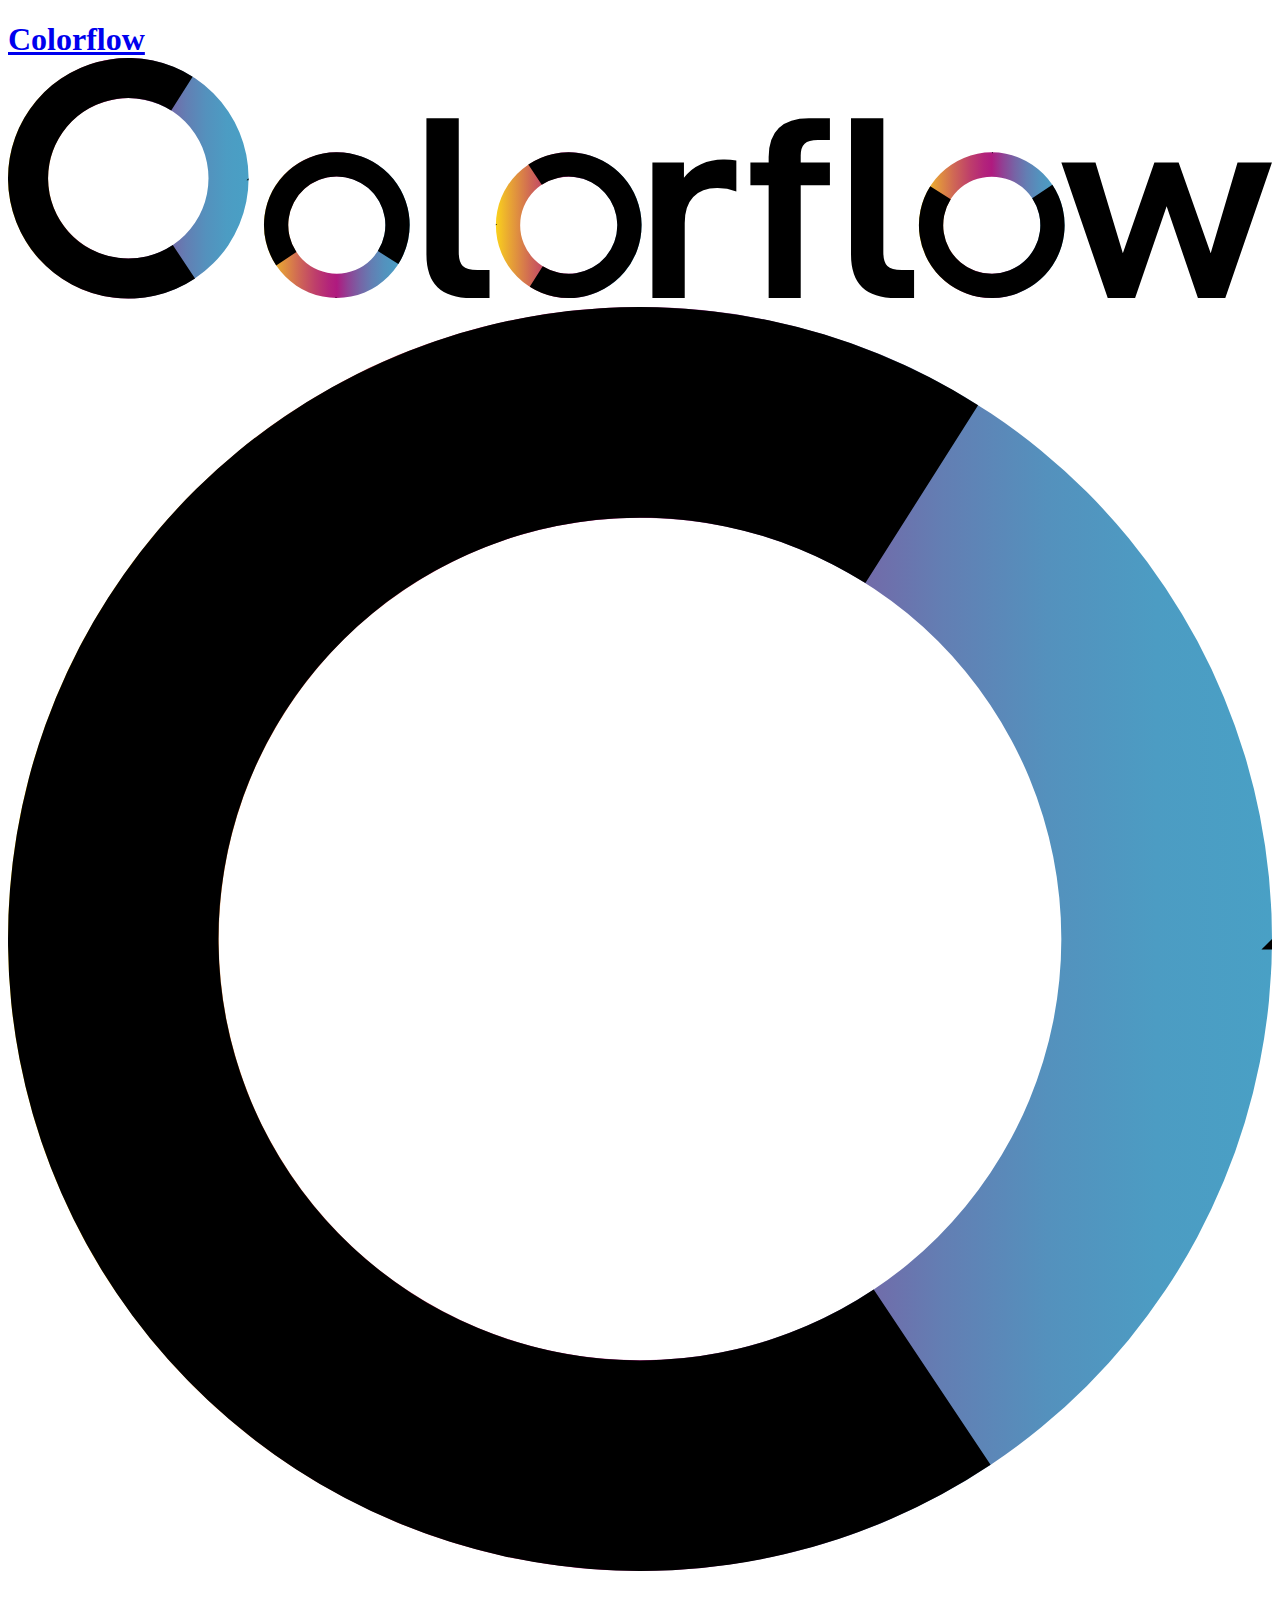
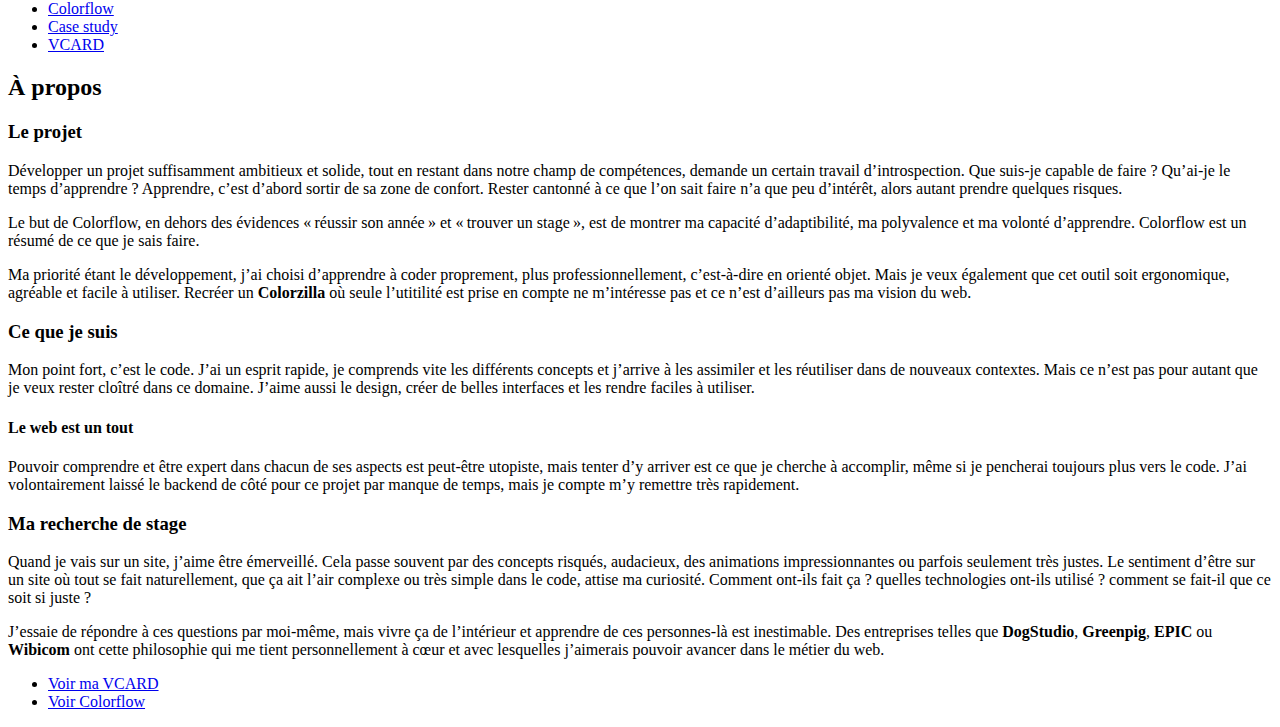
==== a-propos/index.html @ 1c6f7b01 "Add files via upload" ====
<!DOCTYPE html>
<html lang="FR">
<head>
    <meta charset="utf-8">
    <meta name="viewport" content="initial-scale=1">
   
     <!-- Méta Google -->
    <meta name="title" content="Colorflow - &Agrave; propos - Christopher Saenen" />
    <meta name="description" content="Colorflow te permet de récupérer une palette de couleurs à partir de n'importe quelle image." />

    <!-- Métas Facebook Opengraph -->
    <meta property="og:title" content="Colorflow - Christopher Saenen" />
    <meta property="og:description" content="Colorflow te permet de récupérer une palette de couleurs à partir de n'importe quelle image." />
    <meta property="og:url" content="http://christophersaenen.be/projets/tfa/a-propos/" />
    <meta property="og:image" content="../metas.jpg" />
    <meta property="og:type" content="website"/>

    <!-- Métas Twitter Card -->
    <meta name="twitter:title" content="Colorflow - Christopher Saenen" />
    <meta name="twitter:description" content="Colorflow te permet de récupérer une palette de couleurs à partir de n'importe quelle image." />
    <meta name="twitter:url" content="http://christophersaenen.be/projets/tfa/a-propos/" />
    <meta name="twitter:image" content="../metas.jpg" />
        
    <link rel="apple-touch-icon" sizes="57x57" href="../assets/img/favicons/apple-icon-57x57.png">
    <link rel="apple-touch-icon" sizes="60x60" href="../assets/img/favicons/apple-icon-60x60.png">
    <link rel="apple-touch-icon" sizes="72x72" href="../assets/img/favicons/apple-icon-72x72.png">
    <link rel="apple-touch-icon" sizes="76x76" href="../assets/img/favicons/apple-icon-76x76.png">
    <link rel="apple-touch-icon" sizes="114x114" href="../assets/img/favicons/apple-icon-114x114.png">
    <link rel="apple-touch-icon" sizes="120x120" href="../assets/img/favicons/apple-icon-120x120.png">
    <link rel="apple-touch-icon" sizes="144x144" href="../assets/img/favicons/apple-icon-144x144.png">
    <link rel="apple-touch-icon" sizes="152x152" href="../assets/img/favicons/apple-icon-152x152.png">
    <link rel="apple-touch-icon" sizes="180x180" href="../assets/img/favicons/apple-icon-180x180.png">
    <link rel="icon" type="image/png" sizes="192x192"  href="../assets/img/favicons/android-icon-192x192.png">
    <link rel="icon" type="image/png" sizes="32x32" href="../assets/img/favicons/favicon-32x32.png">
    <link rel="icon" type="image/png" sizes="96x96" href="../assets/img/favicons/favicon-96x96.png">
    <link rel="icon" type="image/png" sizes="16x16" href="../assets/img/favicons/favicon-16x16.png">
    <link rel="manifest" href="../assets/img/favicons/manifest.json">
    <meta name="msapplication-TileColor" content="#ffffff">
    <meta name="msapplication-TileImage" content="../assets/img/favicons/ms-icon-144x144.png">
    <meta name="theme-color" content="#ffffff">    
        
    <title>Colorflow - &Agrave; propos</title>
    <link rel="stylesheet" href="../main.css">
    
</head>

<body class="body__side">
   <header class="header header--fixed">
        <h1 class="header__logo title title--main">
            <a href="../index.html">Colorflow
                <svg class="logo__big logo" viewBox="0 0 630.41797 120" xmlns="http://www.w3.org/2000/svg" xmlns:xlink="http://www.w3.org/1999/xlink">
                    <defs>                   <style>.grad1{fill:url(#loga);}.grad2{fill:url(#logd);}.grad3{fill:url(#logc);}.grad4{fill:url(#logb);}</style>
                        <linearGradient id="loga" x2="120" y1="60" y2="60" gradientUnits="userSpaceOnUse">
                        <stop stop-color="#fad11c" offset="0"/>
                        <stop stop-color="#e8a534" offset=".09502"/>
                        <stop stop-color="#d06954" offset=".23417"/>
                        <stop stop-color="#be3e6b" offset=".353"/>
                        <stop stop-color="#b3247a" offset=".44537"/>
                        <stop stop-color="#af1a7f" offset=".5"/>
                        <stop stop-color="#914194" offset=".57574"/>
                        <stop stop-color="#7763a5" offset=".65635"/>
                        <stop stop-color="#637eb3" offset=".73874"/>
                        <stop stop-color="#5491bd" offset=".82249"/>
                        <stop stop-color="#4c9cc3" offset=".90844"/>
                        <stop stop-color="#49a0c5" offset="1"/>
                        </linearGradient>
                        <linearGradient id="logd" x1="127.67" x2="200.33" y1="83.333" y2="83.333" xlink:href="#loga"/>
                        <linearGradient id="logc" x1="243.33" x2="316" y1="83.394" y2="83.394" xlink:href="#loga"/>
                        <linearGradient id="logb" x1="454.33" x2="527" y1="83.394" y2="83.394" xlink:href="#loga"/>
                    </defs>
                    <g data-name="logo_colorflow">
                    <path d="m208.7 97.857v-67.862h16.121v66.822q0 4.9409 2.0146 6.9551 2.0156 2.0156 7.2153 2.0156h6.1104v13.91h-8.9702q-11.44 0-16.966-5.3955-5.5254-5.395-5.5254-16.445z"/>
                    <path d="m337.14 52.096v7.6699a21.088 21.088 0 0 1 8.5151 -6.8252 27.454 27.454 0 0 1 11.246 -2.2744 33.118 33.118 0 0 1 6.3701 0.51953v15.341a26.714 26.714 0 0 0 -9.6201 -1.6904q-7.6707 0-11.896 4.4854-4.2253 4.4853-4.2256 12.936v37.441h-16.12v-67.603z"/>
                    <path d="m395.38 48.716v3.3799h14.561v11.311h-14.561v56.292h-15.991v-56.292h-9.1001v-11.311h9.1001v-2.7305q0-9.6196 5.0703-14.495 5.0706-4.875 14.951-4.875h10.53v10.92h-5.98q-4.6802 0-6.6304 1.8203-1.9504 1.8208-1.9502 5.9805z"/>
                    <path d="m420.46 97.857v-67.862h16.121v66.822q0 4.9409 2.0146 6.9551 2.0156 2.0156 7.2153 2.0156h6.1104v13.91h-8.9702q-11.44 0-16.966-5.3955-5.5254-5.395-5.5254-16.445z"/>
                    <path d="m542.4 52.096l13.65 45.242 15.73-45.242h12.091l15.99 45.242 13.391-45.242h17.161l-23.271 67.603h-13.65l-15.601-45.762-15.731 45.762h-13.65l-23.142-67.603z"/>
                    <path class="grad1" d="M60,0a60,60,0,1,0,60,60A60,60,0,0,0,60,0Zm0,100a40,40,0,1,1,40-40A40,40,0,0,1,60,100Z"/>
                    <g class="logo__el logo__el--c">
                        <path d="m82.188 93.282a40.004 40.004 0 1 1 -0.78907 -67.069l10.699-16.894a59.995 59.995 0 1 0 1.1835 100.6z"/>
                        <path d="m120 60l-1 1h1"/>
                    </g>
                    <path class="grad2" d="m164 47a36.333 36.333 0 1 0 36.333 36.333 36.333 36.333 0 0 0 -36.333 -36.333zm0 60.556a24.222 24.222 0 1 1 24.222 -24.222 24.222 24.222 0 0 1 -24.222 24.222z"/>
                    <g class="logo__el logo__el--o1">
                        <path d="m143.85 96.769a24.224 24.224 0 1 1 40.614 -0.47782l10.23 6.4791a36.33 36.33 0 1 0 -60.921 0.71669z"/>
                        <path d="m164 119.67l-0.60556-0.60556v0.60556"/>    
                    </g>
                    <path class="grad3" d="m279.67 47.061a36.333 36.333 0 1 0 36.333 36.333 36.333 36.333 0 0 0 -36.333 -36.333zm0 60.556a24.222 24.222 0 1 1 24.222 -24.222 24.222 24.222 0 0 1 -24.222 24.222z"/>
                    <g class="logo__el logo__el--o2">
                        <path d="m266.23 63.24a24.224 24.224 0 1 1 0.47782 40.614l-6.4791 10.23a36.33 36.33 0 1 0 -0.71669 -60.921z"/>
                        <path d="m243.33 83.394l0.60556-0.60555h-0.60556"/>
                    </g>
                    <path class="grad4" d="m490.67 47.061a36.333 36.333 0 1 0 36.333 36.333 36.333 36.333 0 0 0 -36.333 -36.333zm0 60.556a24.222 24.222 0 1 1 24.222 -24.222 24.222 24.222 0 0 1 -24.222 24.222z"/>
                    <g class="logo__el logo__el--o3">
                        <path d="m510.82 69.958a24.224 24.224 0 1 1 -40.614 0.47782l-10.23-6.4791a36.33 36.33 0 1 0 60.921 -0.71669z"/>
                        <path d="m490.67 47.061l0.60555 0.60556v-0.60556"/>
                    </g>
                    </g>
                </svg>
                <svg class="logo__small logo" viewBox="0 0 120 120" xmlns="http://www.w3.org/2000/svg">
                    <defs>
                        <style>.logo__small--c{fill:url(#e);}</style>
                        <linearGradient id="e" x2="120" y1="60" y2="60" gradientUnits="userSpaceOnUse">
                            <stop stop-color="#fad11c" offset="0"/>
                            <stop stop-color="#e8a534" offset=".09502"/>
                            <stop stop-color="#d06954" offset=".23417"/>
                            <stop stop-color="#be3e6b" offset=".353"/>
                            <stop stop-color="#b3247a" offset=".44537"/>
                            <stop stop-color="#af1a7f" offset=".5"/>
                            <stop stop-color="#914194" offset=".57574"/>
                            <stop stop-color="#7763a5" offset=".65635"/>
                            <stop stop-color="#637eb3" offset=".73874"/>
                            <stop stop-color="#5491bd" offset=".82249"/>
                            <stop stop-color="#4c9cc3" offset=".90844"/>
                            <stop stop-color="#49a0c5" offset="1"/>
                        </linearGradient>
                    </defs>
                    <g data-name="letter_c">
                        <path class="logo__small--c" d="M60,0a60,60,0,1,0,60,60A60,60,0,0,0,60,0Zm0,100a40,40,0,1,1,40-40A40,40,0,0,1,60,100Z"/>
                        <g class="logo__el logo__el--bigc">
                            <path d="m82.188 93.282a40.004 40.004 0 1 1 -0.78907 -67.069l10.699-16.894a59.995 59.995 0 1 0 1.1835 100.6z"/>
                            <path d="m120 60l-1 1h1"/>
                        </g>
                    </g>
                </svg>
            </a>
        </h1>
        <nav class="header__nav">
            <ul class="space-between">
                <li class="title title--normal title--bold"><a href="../index.html">Colorflow</a></li>
                <li class="title title--normal title--bold"><a href="../case-study/index.html">Case study</a></li>
                <li class="title title--normal title--bold"><a href="../../vcard">VCARD</a></li>
            </ul>
        </nav>
   </header>
   <section class="apropos">
        <h2 class="title title--giant title--bold">&Agrave; propos</h2>
            <div class="subsection col col--center propos__subsection">
                <h3 class="title title--big title--bold">Le projet</h3>
                <p>Développer un projet suffisamment ambitieux et solide, tout en restant dans notre champ de compétences, demande un certain travail d’introspection. Que suis-je capable de faire ? Qu’ai-je le temps d’apprendre ? Apprendre, c’est d’abord sortir de sa zone de confort. Rester cantonné à ce que l’on sait faire n’a que peu d’intérêt, alors autant prendre quelques risques. </p>
                <p>Le but de Colorflow, en dehors des évidences &laquo;&thinsp;réussir son année&thinsp;&raquo; et &laquo;&thinsp;trouver un stage&thinsp;&raquo;, est de montrer ma capacité d’adaptibilité, ma polyvalence et ma volonté d’apprendre. Colorflow est un résumé de ce que je sais faire. </p>
                <p>Ma priorité étant le développement, j’ai choisi d’apprendre à coder proprement, plus professionnellement, c’est-à-dire en orienté objet. Mais je veux également que cet outil soit ergonomique, agréable et facile à utiliser. Recréer un <strong>Colorzilla</strong> où seule l’utitilité est prise en compte ne m’intéresse pas et ce n’est d’ailleurs pas ma vision du web.</p>
            </div>
            <div class="subsection col col--center apropos__subsection">
                <h3 class="title title--big title--bold">Ce que je suis</h3>
                <p>Mon point fort, c’est le code. J’ai un esprit rapide, je comprends vite les différents concepts et j’arrive à les assimiler et les réutiliser dans de nouveaux contextes. Mais ce n’est pas pour autant que je veux rester cloîtré dans ce domaine. J’aime aussi le design, créer de belles interfaces et les rendre faciles à utiliser.</p>
                <h4 class="title title--up title--bold">Le web est un tout</h4>
                <p>Pouvoir comprendre et être expert dans chacun de ses aspects est peut-être utopiste, mais tenter d’y arriver est ce que je cherche à accomplir, même si je pencherai toujours plus vers le code. J’ai volontairement laissé le backend de côté pour ce projet par manque de temps, mais je compte m’y remettre très rapidement.</p>
            </div>
            <div class="subsection col col--center apropos__subsection">
                <h3 class="title title--big title--bold">Ma recherche de stage</h3>
                <p>Quand je vais sur un site, j’aime être émerveillé. Cela passe souvent par des concepts risqués, audacieux, des animations impressionnantes ou parfois seulement très justes. Le sentiment d’être sur un site où tout se fait naturellement, que ça ait l’air complexe ou très simple dans le code, attise ma curiosité. Comment ont-ils fait ça ? quelles technologies ont-ils utilisé ? comment se fait-il que ce soit si juste ?</p>
                <p>J’essaie de répondre à ces questions par moi-même, mais vivre ça de l’intérieur et apprendre de ces personnes-là est inestimable. Des entreprises telles que <strong>DogStudio</strong>, <strong>Greenpig</strong>, <strong>EPIC</strong> ou <strong>Wibicom</strong> ont cette philosophie qui me tient personnellement à cœur et avec lesquelles j’aimerais pouvoir avancer dans le métier du web.</p>
            </div>
    </section>
    <footer class="footer">
       <ul class="footer__links col col--center">
            <li>
                <a class="title title--small link link--big" href="../../vcard">Voir ma VCARD</a>
            </li>
            <li>
                <a class="title title--small link link--big" href="../index.html">Voir Colorflow</a>
            </li>
        </ul>
    </footer>

    <div class="containerColor"></div>
</body>
</html>
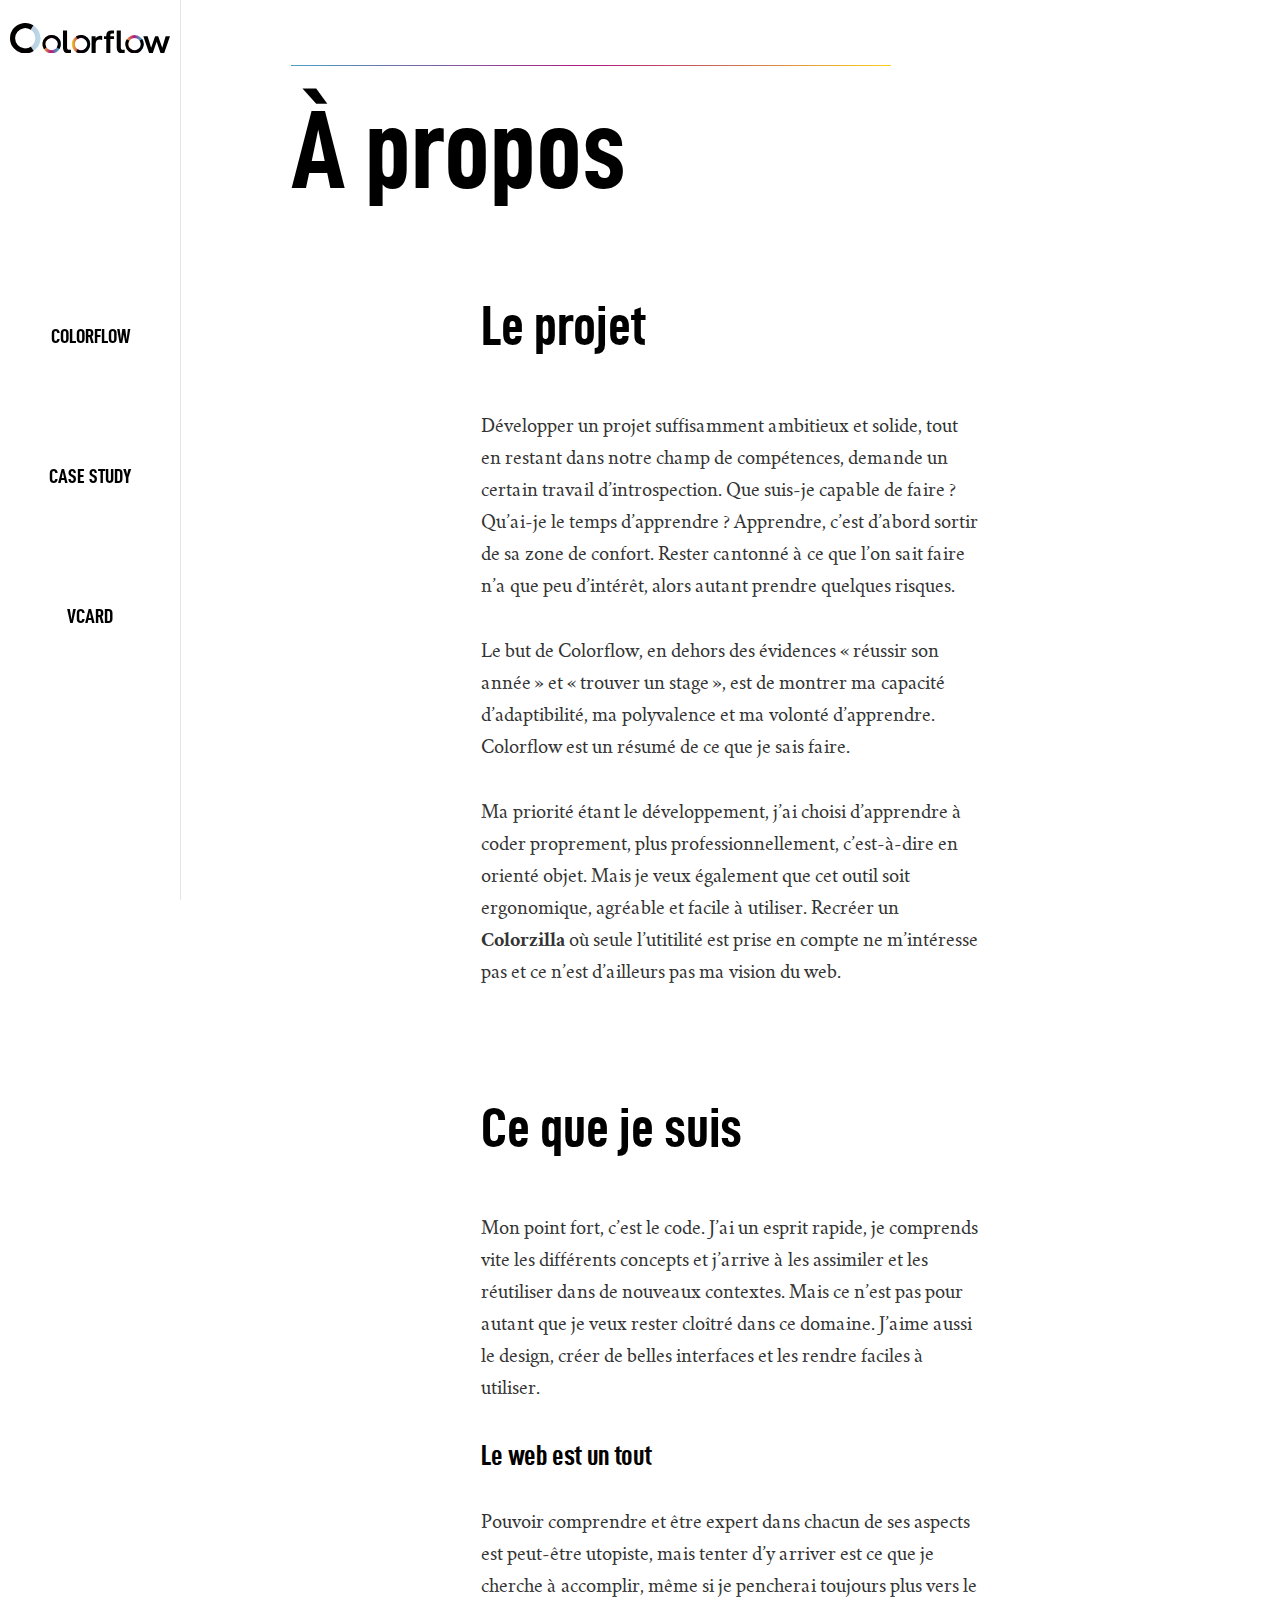
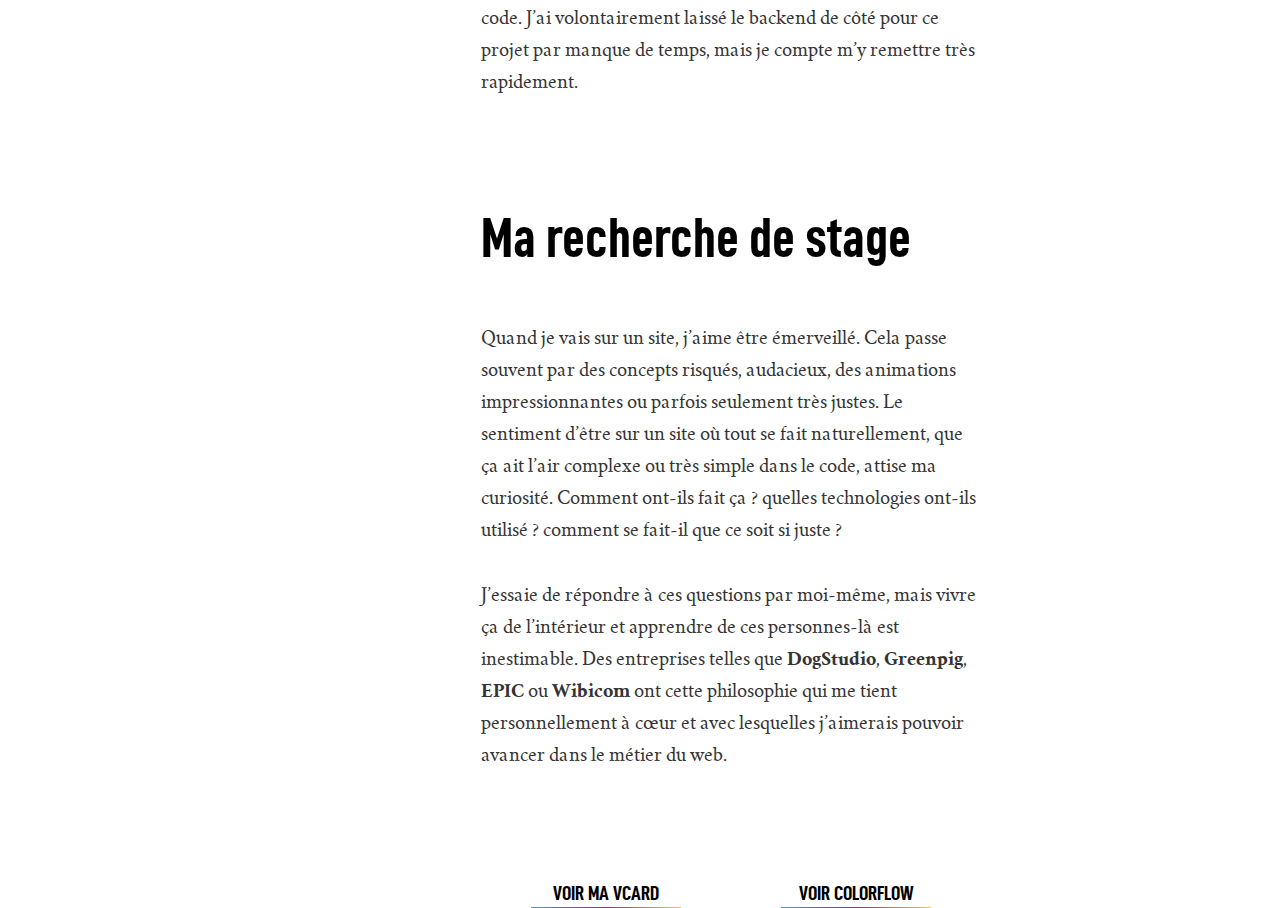
==== commit abc8e729: "Update change" ====
--- a/a-propos/index.html
+++ b/a-propos/index.html
@@ -1,7 +1,7 @@
 <!DOCTYPE html>
 <html lang="FR">
 <head>
-    <meta charset="utf-8">
+       <meta charset="utf-8">
     <meta name="viewport" content="initial-scale=1">
    
      <!-- Méta Google -->
@@ -39,7 +39,7 @@
     <meta name="msapplication-TileImage" content="../assets/img/favicons/ms-icon-144x144.png">
     <meta name="theme-color" content="#ffffff">    
         
-    <title>Colorflow - &Agrave; propos</title>
+    <title>&Agrave; propos | Colorflow</title>
     <link rel="stylesheet" href="../main.css">
     
 </head>
